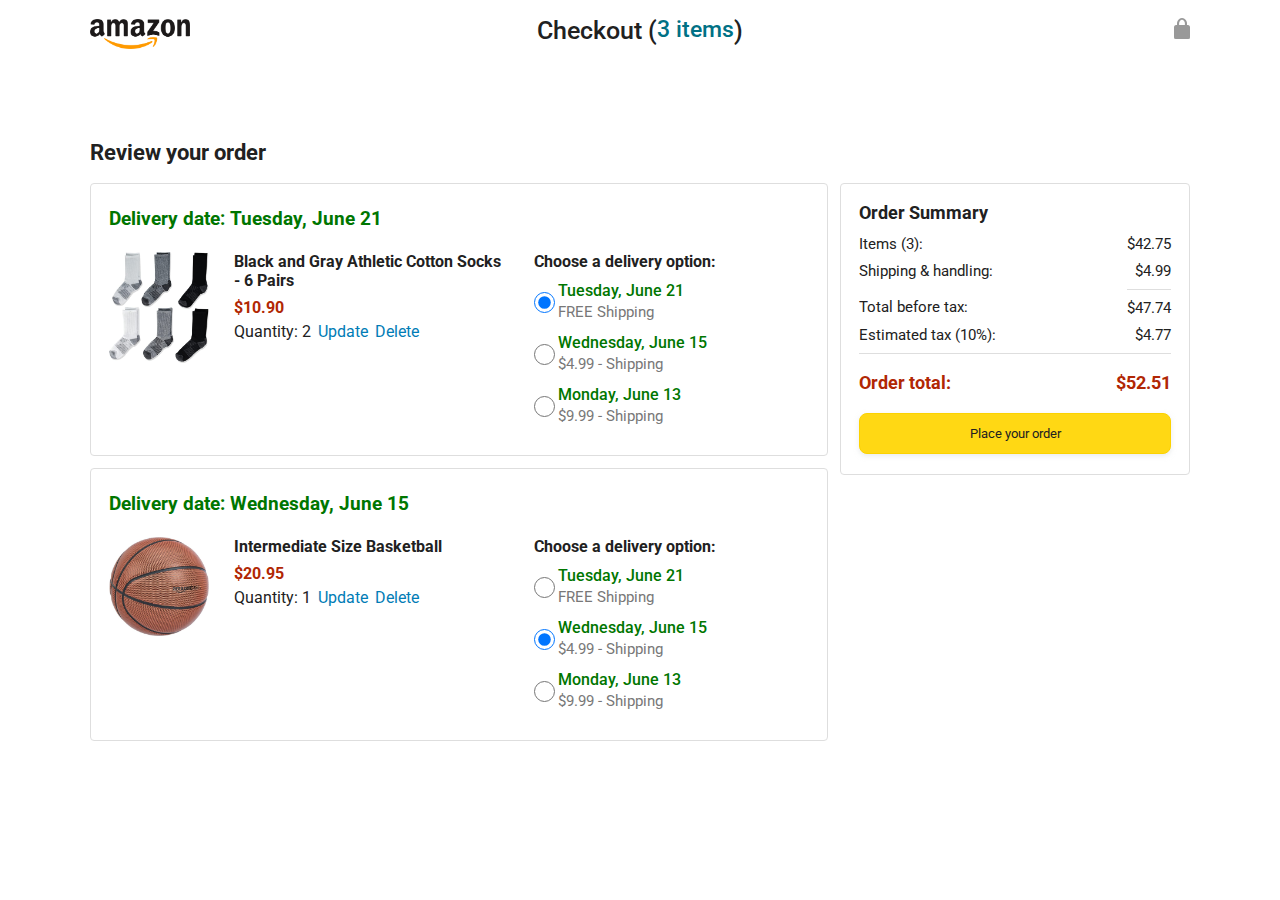
==== checkout.html @ 88e09930 "Add the starting files" ====
<!DOCTYPE html>
<html>
  <head>
    <title>Checkout</title>

    <!-- This code is needed for responsive design to work.
      (Responsive design = make the website look good on
      smaller screen sizes like a phone or a tablet). -->
    <meta name="viewport" content="width=device-width, initial-scale=1">

    <!-- Load a font called Roboto from Google Fonts. -->
    <link rel="preconnect" href="https://fonts.googleapis.com">
    <link rel="preconnect" href="https://fonts.gstatic.com" crossorigin>
    <link href="https://fonts.googleapis.com/css2?family=Roboto:wght@400;500;700&display=swap" rel="stylesheet">

    <!-- Here are the CSS files for this page. -->
    <link rel="stylesheet" href="styles/shared/general.css">
    <link rel="stylesheet" href="styles/pages/checkout/checkout-header.css">
    <link rel="stylesheet" href="styles/pages/checkout/checkout.css">
  </head>
  <body>
    <div class="checkout-header">
      <div class="header-content">
        <div class="checkout-header-left-section">
          <a href="amazon.html">
            <img class="amazon-logo" src="images/amazon-logo.png">
            <img class="amazon-mobile-logo" src="images/amazon-mobile-logo.png">
          </a>
        </div>

        <div class="checkout-header-middle-section">
          Checkout (<a class="return-to-home-link"
            href="amazon.html">3 items</a>)
        </div>

        <div class="checkout-header-right-section">
          <img src="images/icons/checkout-lock-icon.png">
        </div>
      </div>
    </div>

    <div class="main">
      <div class="page-title">Review your order</div>

      <div class="checkout-grid">
        <div class="order-summary">
          <div class="cart-item-container">
            <div class="delivery-date">
              Delivery date: Tuesday, June 21
            </div>

            <div class="cart-item-details-grid">
              <img class="product-image"
                src="images/products/athletic-cotton-socks-6-pairs.jpg">

              <div class="cart-item-details">
                <div class="product-name">
                  Black and Gray Athletic Cotton Socks - 6 Pairs
                </div>
                <div class="product-price">
                  $10.90
                </div>
                <div class="product-quantity">
                  <span>
                    Quantity: <span class="quantity-label">2</span>
                  </span>
                  <span class="update-quantity-link link-primary">
                    Update
                  </span>
                  <span class="delete-quantity-link link-primary">
                    Delete
                  </span>
                </div>
              </div>

              <div class="delivery-options">
                <div class="delivery-options-title">
                  Choose a delivery option:
                </div>
                <div class="delivery-option">
                  <input type="radio" checked
                    class="delivery-option-input"
                    name="delivery-option-1">
                  <div>
                    <div class="delivery-option-date">
                      Tuesday, June 21
                    </div>
                    <div class="delivery-option-price">
                      FREE Shipping
                    </div>
                  </div>
                </div>
                <div class="delivery-option">
                  <input type="radio"
                    class="delivery-option-input"
                    name="delivery-option-1">
                  <div>
                    <div class="delivery-option-date">
                      Wednesday, June 15
                    </div>
                    <div class="delivery-option-price">
                      $4.99 - Shipping
                    </div>
                  </div>
                </div>
                <div class="delivery-option">
                  <input type="radio"
                    class="delivery-option-input"
                    name="delivery-option-1">
                  <div>
                    <div class="delivery-option-date">
                      Monday, June 13
                    </div>
                    <div class="delivery-option-price">
                      $9.99 - Shipping
                    </div>
                  </div>
                </div>
              </div>
            </div>
          </div>

          <div class="cart-item-container">
            <div class="delivery-date">
              Delivery date: Wednesday, June 15
            </div>

            <div class="cart-item-details-grid">
              <img class="product-image"
                src="images/products/intermediate-composite-basketball.jpg">

              <div class="cart-item-details">
                <div class="product-name">
                  Intermediate Size Basketball
                </div>
                <div class="product-price">
                  $20.95
                </div>
                <div class="product-quantity">
                  <span>
                    Quantity: <span class="quantity-label">1</span>
                  </span>
                  <span class="update-quantity-link link-primary">
                    Update
                  </span>
                  <span class="delete-quantity-link link-primary">
                    Delete
                  </span>
                </div>
              </div>

              <div class="delivery-options">
                <div class="delivery-options-title">
                  Choose a delivery option:
                </div>

                <div class="delivery-option">
                  <input type="radio" class="delivery-option-input"
                    name="delivery-option-2">
                  <div>
                    <div class="delivery-option-date">
                      Tuesday, June 21
                    </div>
                    <div class="delivery-option-price">
                      FREE Shipping
                    </div>
                  </div>
                </div>
                <div class="delivery-option">
                  <input type="radio" checked class="delivery-option-input"
                    name="delivery-option-2">
                  <div>
                    <div class="delivery-option-date">
                      Wednesday, June 15
                    </div>
                    <div class="delivery-option-price">
                      $4.99 - Shipping
                    </div>
                  </div>
                </div>
                <div class="delivery-option">
                  <input type="radio" class="delivery-option-input"
                    name="delivery-option-2">
                  <div>
                    <div class="delivery-option-date">
                      Monday, June 13
                    </div>
                    <div class="delivery-option-price">
                      $9.99 - Shipping
                    </div>
                  </div>
                </div>
              </div>
            </div>
          </div>
        </div>

        <div class="payment-summary">
          <div class="payment-summary-title">
            Order Summary
          </div>

          <div class="payment-summary-row">
            <div>Items (3):</div>
            <div class="payment-summary-money">$42.75</div>
          </div>

          <div class="payment-summary-row">
            <div>Shipping &amp; handling:</div>
            <div class="payment-summary-money">$4.99</div>
          </div>

          <div class="payment-summary-row subtotal-row">
            <div>Total before tax:</div>
            <div class="payment-summary-money">$47.74</div>
          </div>

          <div class="payment-summary-row">
            <div>Estimated tax (10%):</div>
            <div class="payment-summary-money">$4.77</div>
          </div>

          <div class="payment-summary-row total-row">
            <div>Order total:</div>
            <div class="payment-summary-money">$52.51</div>
          </div>

          <button class="place-order-button button-primary">
            Place your order
          </button>
        </div>
      </div>
    </div>
  </body>
</html>
---- styles/shared/general.css ----
body {
  font-family: Roboto, Arial;
  color: rgb(33, 33, 33);
  /* The <body> element has a default margin of 8px
     on all sides. This removes the default margins. */
  margin: 0;
}

/* <p> elements have a default margin on the top
   and bottom. This removes the default margins. */
p {
  margin: 0;
}

button {
  cursor: pointer;
}

select {
  cursor: pointer;
}

input, select, button {
  font-family: Roboto, Arial;
}

.button-primary {
  color: rgb(33, 33, 33);
  background-color: rgb(255, 216, 20);
  border: 1px solid rgb(252, 210, 0);
  border-radius: 8px;
  cursor: pointer;
  box-shadow: 0 2px 5px rgba(213, 217, 217, 0.5);
}

.button-primary:hover {
  background-color: rgb(247, 202, 0);
  border: 1px solid rgb(242, 194, 0);
}

.button-primary:active {
  background: rgb(255, 216, 20);
  border-color: rgb(252, 210, 0);
  box-shadow: none;
}

.button-secondary {
  color: rgb(33, 33, 33);
  background: white;
  border: 1px solid rgb(213, 217, 217);
  border-radius: 8px;
  cursor: pointer;
  box-shadow: 0 2px 5px rgba(213, 217, 217, 0.5);
}

.button-secondary:hover {
  background-color: rgb(247, 250, 250);
}

.button-secondary:active {
  background-color: rgb(237, 253, 255);
  box-shadow: none;
}

/* These styles will limit text to 2 lines. Anything
   beyond 2 lines will be replaced with "..."
   You can find this code by using an A.I. tool or by
   searching in Google.
   https://css-tricks.com/almanac/properties/l/line-clamp/ */
.limit-text-to-2-lines {
  display: -webkit-box;
  -webkit-line-clamp: 2;
  -webkit-box-orient: vertical;
  overflow: hidden;
}

.link-primary {
  color: rgb(1, 124, 182);
  cursor: pointer;
}

.link-primary:hover {
  color: rgb(196, 80, 0);
}

/* Styles for dropdown selectors. */
select {
  color: rgb(33, 33, 33);
  background-color: rgb(240, 240, 240);
  border: 1px solid rgb(213, 217, 217);
  border-radius: 8px;
  padding: 3px 5px;
  font-size: 15px;
  cursor: pointer;
  box-shadow: 0 2px 5px rgba(213, 217, 217, 0.5);
}

select:focus,
input:focus {
  outline: 2px solid rgb(255, 153, 0);
}
---- styles/pages/checkout/checkout-header.css ----
.checkout-header {
  height: 60px;
  padding-left: 30px;
  padding-right: 30px;
  background-color: white;

  display: flex;
  justify-content: center;

  position: fixed;
  top: 0;
  left: 0;
  right: 0;
  z-index: 1000;
}

.header-content {
  width: 100%;
  max-width: 1100px;

  display: flex;
  align-items: center;
}

.checkout-header-left-section {
  width: 150px;
}

.amazon-logo {
  width: 100px;
  margin-top: 12px;
}

.amazon-mobile-logo {
  display: none;
}

/* @media is used to create responsive design (making the
   website look good on any screen size). This @media
   means when the screen width is 575px or less, different
   styles (inside the {...}) will be applied. */
@media (max-width: 575px) {
  .checkout-header-left-section {
    width: auto;
  }

  .amazon-logo {
    display: none;
  }

  .amazon-mobile-logo {
    display: inline-block;
    height: 35px;
    margin-top: 5px;
  }
}

.checkout-header-middle-section {
  flex: 1;
  flex-shrink: 0;
  text-align: center;

  font-size: 25px;
  font-weight: 500;

  display: flex;
  justify-content: center;
}

.return-to-home-link {
  color: rgb(0, 113, 133);
  font-size: 23px;
  text-decoration: none;
  cursor: pointer;
}

@media (max-width: 1000px) {
  .checkout-header-middle-section {
    font-size: 20px;
    margin-right: 60px;
  }

  .return-to-home-link {
    font-size: 18px;
  }
}

@media (max-width: 575px) {
  .checkout-header-middle-section {
    margin-right: 5px;
  }
}

.checkout-header-right-section {
  text-align: right;
  width: 150px;
}

@media (max-width: 1000px) {
  .checkout-header-right-section {
    width: auto;
  }
}
---- styles/pages/checkout/checkout.css ----
.main {
  max-width: 1100px;
  padding-left: 30px;
  padding-right: 30px;

  margin-top: 140px;
  margin-bottom: 100px;

  /* margin-left: auto;
     margin-right auto;
     Is a trick for centering an element horizontally
     without needing a container. */
  margin-left: auto;
  margin-right: auto;
}

.page-title {
  font-weight: 700;
  font-size: 22px;
  margin-bottom: 18px;
}

.checkout-grid {
  display: grid;
  /* Here, 1fr means the first column will take
     up the remaining space in the grid. */
  grid-template-columns: 1fr 350px;
  column-gap: 12px;

  /* Use align-items: start; to prevent the elements
     in the grid from stretching vertically. */
  align-items: start;
}

@media (max-width: 1000px) {
  .main {
    max-width: 500px;
  }

  .checkout-grid {
    grid-template-columns: 1fr;
  }
}

.cart-item-container,
.payment-summary {
  border: 1px solid rgb(222, 222, 222);
  border-radius: 4px;
  padding: 18px;
}

.cart-item-container {
  margin-bottom: 12px;
}

.payment-summary {
  padding-bottom: 5px;
}

@media (max-width: 1000px) {
  .payment-summary {
    /* grid-row: 1 means this element will be placed into row
      1 in the grid. (Normally, the row that an element is
      placed in is determined by the order of the elements in
      the HTML. grid-row overrides this default ordering). */
    grid-row: 1;
    margin-bottom: 12px;
  }
}

.delivery-date {
  color: rgb(0, 118, 0);
  font-weight: 700;
  font-size: 19px;
  margin-top: 5px;
  margin-bottom: 22px;
}

.cart-item-details-grid {
  display: grid;
  /* 100px 1fr 1fr; means the 2nd and 3rd column will
     take up half the remaining space in the grid
     (they will divide up the remaining space evenly). */
  grid-template-columns: 100px 1fr 1fr;
  column-gap: 25px;
}

@media (max-width: 1000px) {
  .cart-item-details-grid {
    grid-template-columns: 100px 1fr;
    row-gap: 30px;
  }
}

.product-image {
  max-width: 100%;
  max-height: 120px;

  /* margin-left: auto;
     margin-right auto;
     Is a trick for centering an element horizontally
     without needing a container. */
  margin-left: auto;
  margin-right: auto;
}

.product-name {
  font-weight: 700;
  margin-bottom: 8px;
}

.product-price {
  color: rgb(177, 39, 4);
  font-weight: 700;
  margin-bottom: 5px;
}

.product-quantity .link-primary {
  margin-left: 3px;
}

@media (max-width: 1000px) {
  .delivery-options {
    /* grid-column: 1 means this element will be placed
       in column 1 in the grid. (Normally, the column that
       an element is placed in is determined by the order
       of the elements in the HTML. grid-column overrides
       this default ordering).
       
       / span 2 means this element will take up 2 columns
       in the grid (Normally, each element takes up 1
       column in the grid). */
    grid-column: 1 / span 2;
  }
}

.delivery-options-title {
  font-weight: 700;
  margin-bottom: 10px;
}

.delivery-option {
  display: grid;
  grid-template-columns: 24px 1fr;
  margin-bottom: 12px;
  cursor: pointer;
}

.delivery-option-input {
  margin-left: 0px;
  cursor: pointer;
}

.delivery-option-date {
  color: rgb(0, 118, 0);
  font-weight: 500;
  margin-bottom: 3px;
}

.delivery-option-price {
  color: rgb(120, 120, 120);
  font-size: 15px;
}

.payment-summary-title {
  font-weight: 700;
  font-size: 18px;
  margin-bottom: 12px;
}

.payment-summary-row {
  display: grid;
  /* 1fr auto; means the width of the 2nd column will be
     determined by the elements inside the column (auto).
     The 1st column will take up the remaining space. */
  grid-template-columns: 1fr auto;

  font-size: 15px;
  margin-bottom: 9px;
}

.payment-summary-money {
  text-align: right;
}

.subtotal-row .payment-summary-money {
  border-top: 1px solid rgb(222, 222, 222);
}

.subtotal-row div {
  padding-top: 9px;
}

.total-row {
  color: rgb(177, 39, 4);
  font-weight: 700;
  font-size: 18px;

  border-top: 1px solid rgb(222, 222, 222);
  padding-top: 18px;
}

.place-order-button {
  width: 100%;
  padding-top: 12px;
  padding-bottom: 12px;
  border-radius: 8px;

  margin-top: 11px;
  margin-bottom: 15px;
}
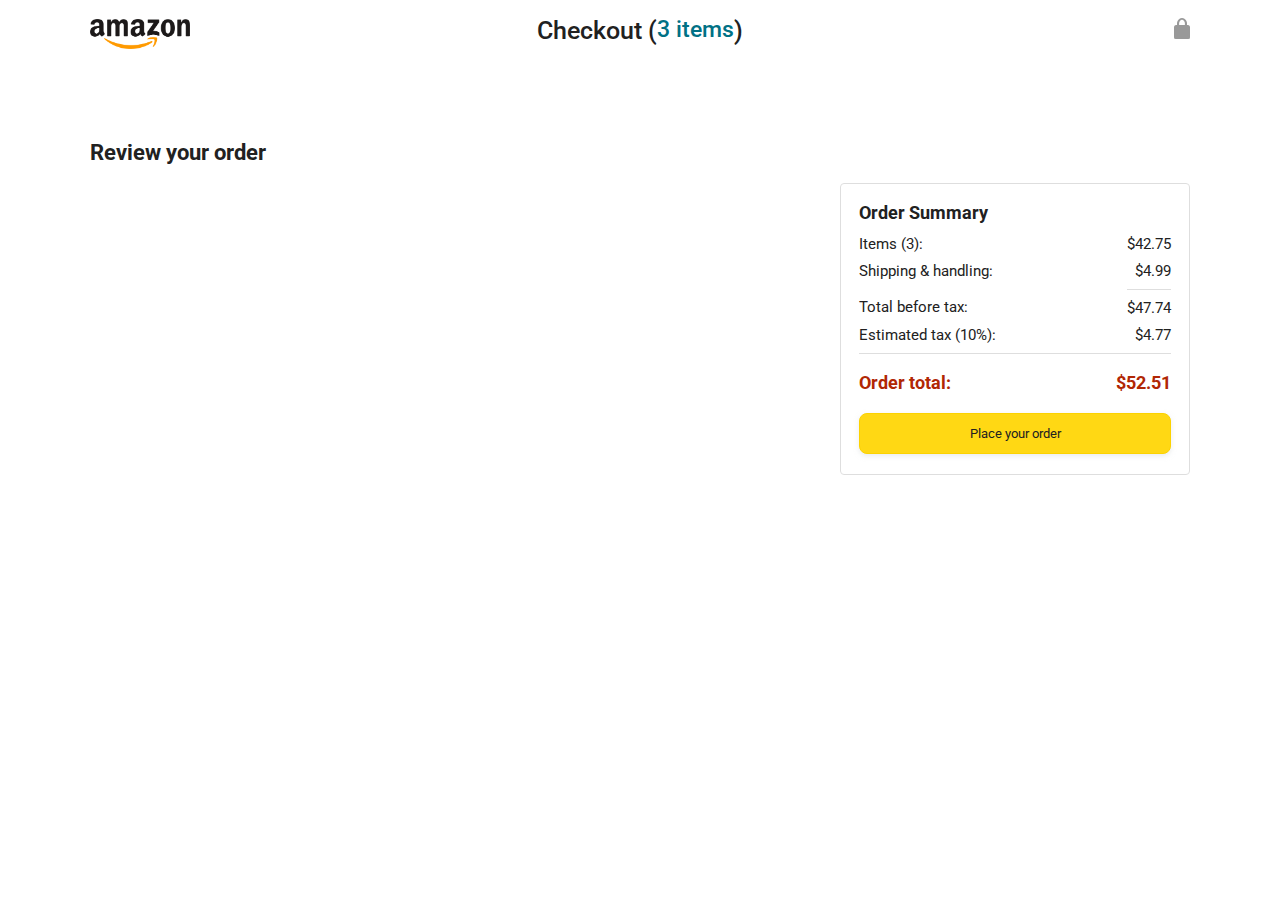
==== commit 9a8dec5e: "generating html with checkout js and connected to checkout html" ====
--- a/checkout.html
+++ b/checkout.html
@@ -43,156 +43,8 @@
       <div class="page-title">Review your order</div>
 
       <div class="checkout-grid">
-        <div class="order-summary">
-          <div class="cart-item-container">
-            <div class="delivery-date">
-              Delivery date: Tuesday, June 21
-            </div>
-
-            <div class="cart-item-details-grid">
-              <img class="product-image"
-                src="images/products/athletic-cotton-socks-6-pairs.jpg">
-
-              <div class="cart-item-details">
-                <div class="product-name">
-                  Black and Gray Athletic Cotton Socks - 6 Pairs
-                </div>
-                <div class="product-price">
-                  $10.90
-                </div>
-                <div class="product-quantity">
-                  <span>
-                    Quantity: <span class="quantity-label">2</span>
-                  </span>
-                  <span class="update-quantity-link link-primary">
-                    Update
-                  </span>
-                  <span class="delete-quantity-link link-primary">
-                    Delete
-                  </span>
-                </div>
-              </div>
-
-              <div class="delivery-options">
-                <div class="delivery-options-title">
-                  Choose a delivery option:
-                </div>
-                <div class="delivery-option">
-                  <input type="radio" checked
-                    class="delivery-option-input"
-                    name="delivery-option-1">
-                  <div>
-                    <div class="delivery-option-date">
-                      Tuesday, June 21
-                    </div>
-                    <div class="delivery-option-price">
-                      FREE Shipping
-                    </div>
-                  </div>
-                </div>
-                <div class="delivery-option">
-                  <input type="radio"
-                    class="delivery-option-input"
-                    name="delivery-option-1">
-                  <div>
-                    <div class="delivery-option-date">
-                      Wednesday, June 15
-                    </div>
-                    <div class="delivery-option-price">
-                      $4.99 - Shipping
-                    </div>
-                  </div>
-                </div>
-                <div class="delivery-option">
-                  <input type="radio"
-                    class="delivery-option-input"
-                    name="delivery-option-1">
-                  <div>
-                    <div class="delivery-option-date">
-                      Monday, June 13
-                    </div>
-                    <div class="delivery-option-price">
-                      $9.99 - Shipping
-                    </div>
-                  </div>
-                </div>
-              </div>
-            </div>
-          </div>
-
-          <div class="cart-item-container">
-            <div class="delivery-date">
-              Delivery date: Wednesday, June 15
-            </div>
-
-            <div class="cart-item-details-grid">
-              <img class="product-image"
-                src="images/products/intermediate-composite-basketball.jpg">
-
-              <div class="cart-item-details">
-                <div class="product-name">
-                  Intermediate Size Basketball
-                </div>
-                <div class="product-price">
-                  $20.95
-                </div>
-                <div class="product-quantity">
-                  <span>
-                    Quantity: <span class="quantity-label">1</span>
-                  </span>
-                  <span class="update-quantity-link link-primary">
-                    Update
-                  </span>
-                  <span class="delete-quantity-link link-primary">
-                    Delete
-                  </span>
-                </div>
-              </div>
-
-              <div class="delivery-options">
-                <div class="delivery-options-title">
-                  Choose a delivery option:
-                </div>
-
-                <div class="delivery-option">
-                  <input type="radio" class="delivery-option-input"
-                    name="delivery-option-2">
-                  <div>
-                    <div class="delivery-option-date">
-                      Tuesday, June 21
-                    </div>
-                    <div class="delivery-option-price">
-                      FREE Shipping
-                    </div>
-                  </div>
-                </div>
-                <div class="delivery-option">
-                  <input type="radio" checked class="delivery-option-input"
-                    name="delivery-option-2">
-                  <div>
-                    <div class="delivery-option-date">
-                      Wednesday, June 15
-                    </div>
-                    <div class="delivery-option-price">
-                      $4.99 - Shipping
-                    </div>
-                  </div>
-                </div>
-                <div class="delivery-option">
-                  <input type="radio" class="delivery-option-input"
-                    name="delivery-option-2">
-                  <div>
-                    <div class="delivery-option-date">
-                      Monday, June 13
-                    </div>
-                    <div class="delivery-option-price">
-                      $9.99 - Shipping
-                    </div>
-                  </div>
-                </div>
-              </div>
-            </div>
-          </div>
+        <div class="order-summary js-order-summary">
+         
         </div>
 
         <div class="payment-summary">
@@ -231,5 +83,6 @@
         </div>
       </div>
     </div>
+  <script type="module" src="scripts/checkout.js"></script>
   </body>
 </html>
